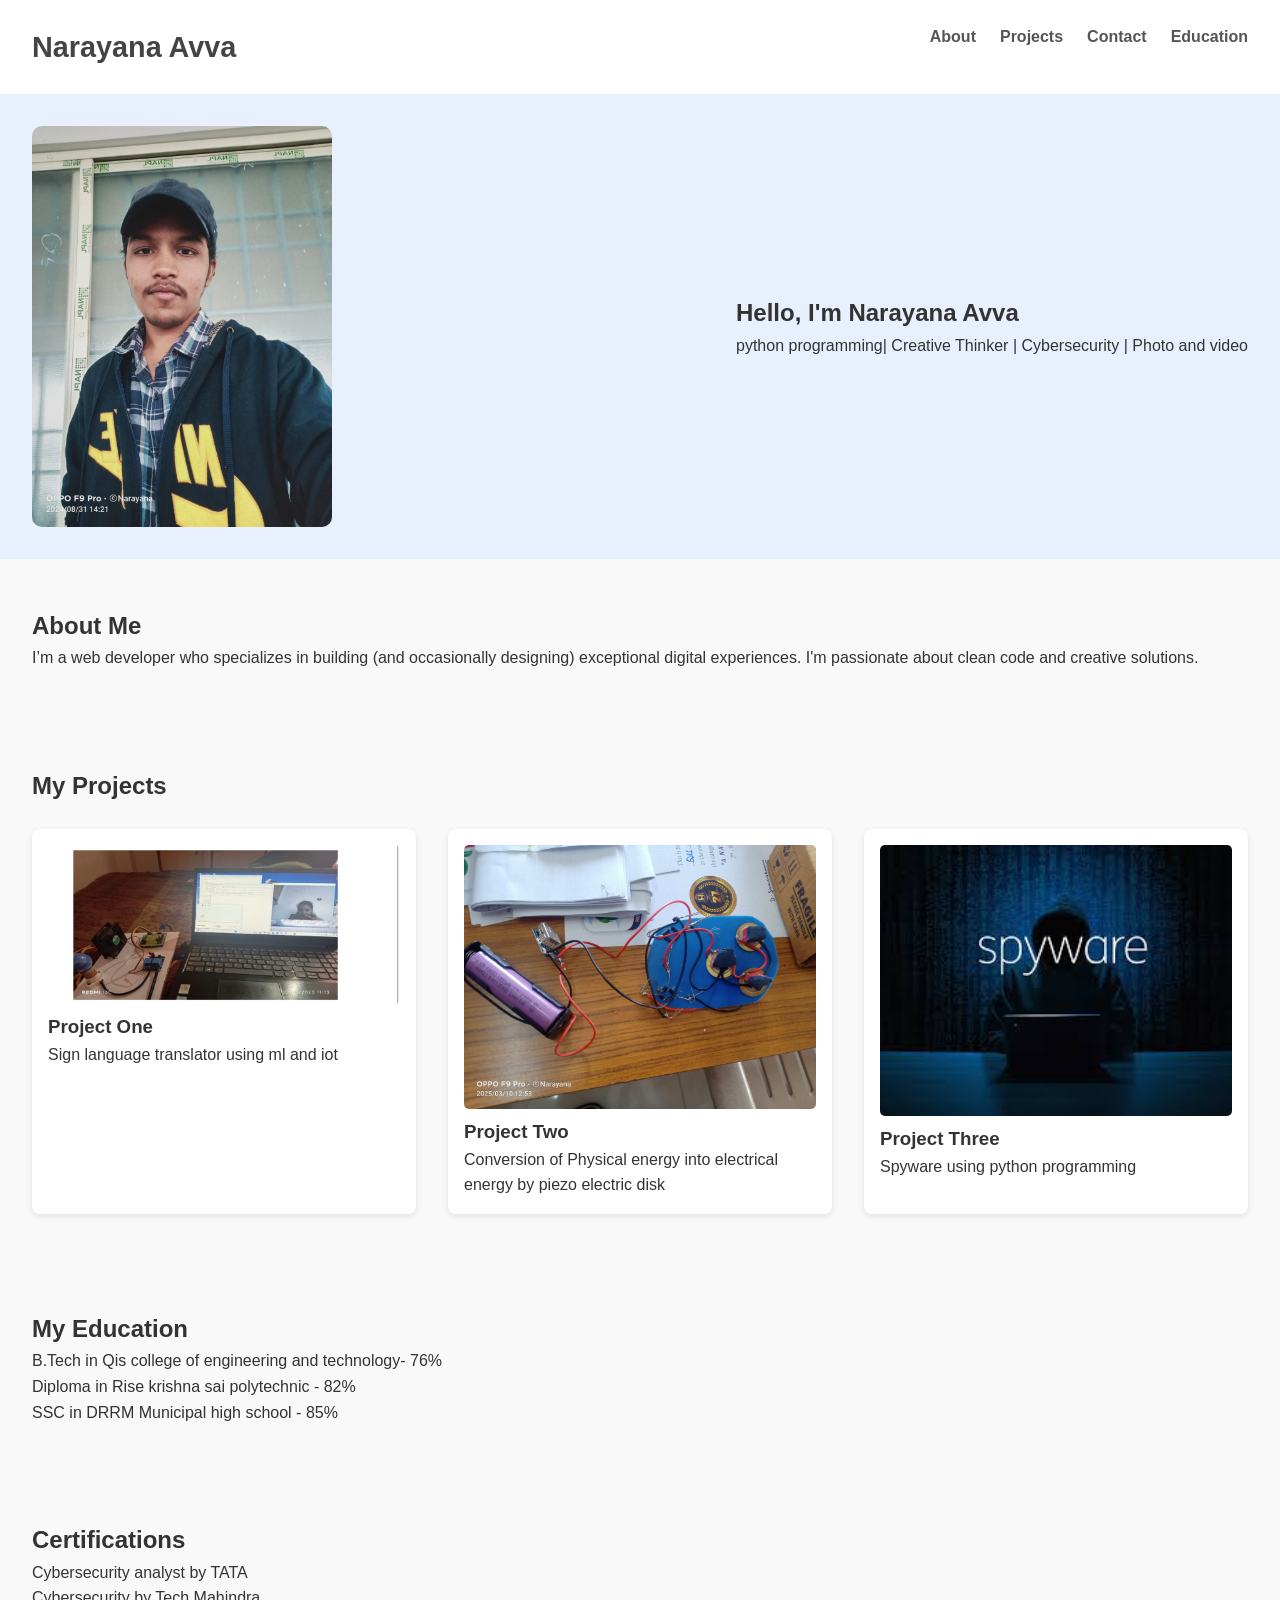
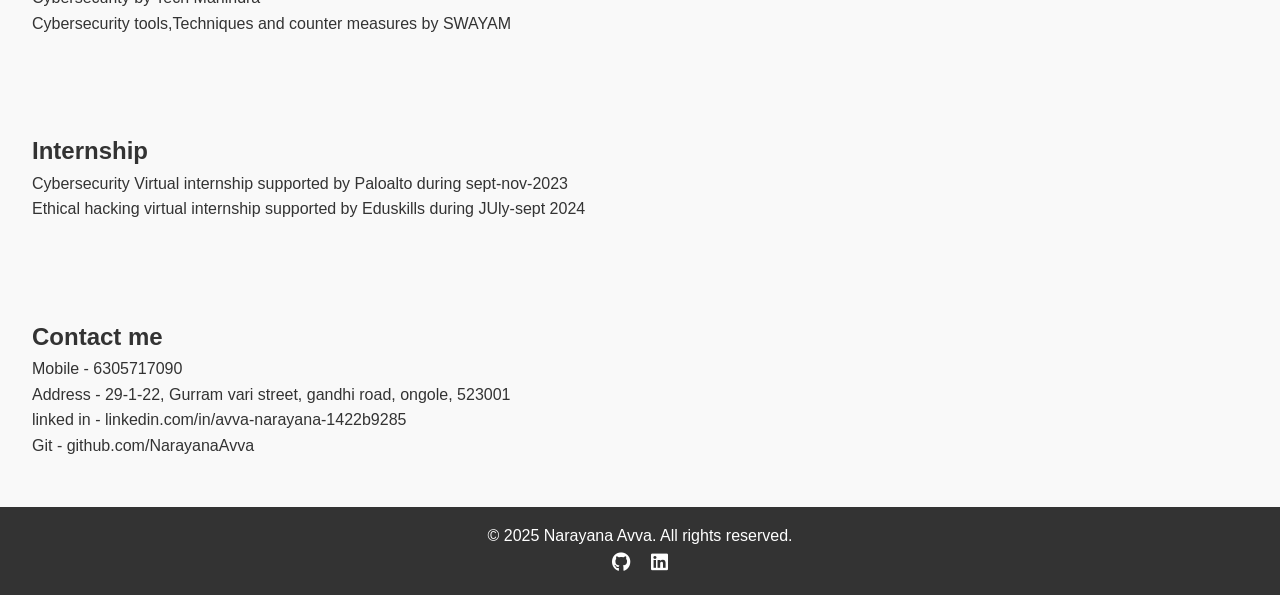
==== index.html @ 393b3d57 "Update index.html" ====
<!DOCTYPE html>
<html lang="en">
<head>
    
    <script src="script.js" defer></script>
  <meta charset="UTF-8" />
  <meta name="viewport" content="width=device-width, initial-scale=1.0"/>
  <title>Narayana Avva | Portfolio</title>
  <link rel="stylesheet" href="styles.css" />
  <link rel="stylesheet" href="https://cdnjs.cloudflare.com/ajax/libs/font-awesome/6.5.0/css/all.min.css"/>
</head>
<body>

  <header>
    <nav>
      <h1>Narayana Avva</h1>
      <ul>
        <li><a href="#about">About</a></li>
        <li><a href="#projects">Projects</a></li>
        <li><a href="#contact">Contact</a></li>
        <li><a href="#Education">Education</a></li>
      </ul>
    </nav>
    <div class="hero">
      <img src="hero.jpg" alt="Professional portrait">
      <div class="hero-text">
        <h2>Hello, I'm Narayana Avva</h2>
        <p>python programming| Creative Thinker | Cybersecurity | Photo and video </p>
      </div>
    </div>
  </header>

  <section id="about">
    <h2>About Me</h2>
    <p>I’m a web developer who specializes in building (and occasionally designing) exceptional digital experiences. I'm passionate about clean code and creative solutions.</p>
  </section>

  <section id="projects">
    <h2>My Projects</h2>
    <div class="projects-container">
      <div class="project-card">
        <img src="project1.jpg" alt="Project 1" />
        <h3>Project One</h3>
        <p>Sign language translator using ml and iot </p>
      </div>
      <div class="project-card">
        <img src="project2.jpg" alt="Project 2" />
        <h3>Project Two</h3>
        <p>Conversion of Physical energy into electrical energy by piezo electric disk</p>
      </div>
      <div class="project-card">
        <img src="project 3.jpeg" alt="Project 3" />
        <h3>Project Three</h3>
        <p>Spyware using python programming</p>
      </div>
      <!-- Add more project cards as needed -->
    </div>
  </section>
  <section id="Education">
    <h2>My Education</h2>
    <p>B.Tech in Qis college of engineering and technology- 76%</p>
       Diploma in Rise krishna sai polytechnic - 82%<p></p>
       SSC in DRRM Municipal high school - 85%
    </p>
    </section>
<section id="Certifications">
<h2>Certifications</h2>
<p>Cybersecurity analyst by TATA</p>
   Cybersecurity by Tech Mahindra<p></p>
   Cybersecurity tools,Techniques and counter measures by SWAYAM
      </p>
      </section>
      <section id="Internships">
        <h2>Internship</h2>
        <p>Cybersecurity Virtual internship supported by Paloalto during sept-nov-2023</p>
           Ethical hacking virtual internship supported by Eduskills during JUly-sept 2024<p></p>
        </p>
  </section>
  <section id="Contact">
    <h2>Contact me</h2>
    <p>Mobile - 6305717090</p>
       Address - 29-1-22, Gurram vari street, gandhi road, ongole, 523001</p>
       linked in - linkedin.com/in/avva-narayana-1422b9285</p>
       Git - github.com/NarayanaAvva
    </p>
    </section>
  
  <footer>
    <p>© 2025 Narayana Avva. All rights reserved.</p>
    <div class="socials">
      <a href="#"><i class="fab fa-github"></i></a>
      <a href="#"><i class="fab fa-linkedin"></i></a>
    </div>
  </footer>

</body>
</html>
---- styles.css ----
* {
    margin: 0;
    padding: 0;
    box-sizing: border-box;
  }
  
  body {
    font-family: 'Segoe UI', sans-serif;
    line-height: 1.6;
    color: #333;
    background: #f9f9f9;
  }
  
  header nav {
    display: flex;
    justify-content: space-between;
    padding: 1.5rem 2rem;
    background: #fff;
    box-shadow: 0 2px 5px rgba(0,0,0,0.1);
  }
  
  nav h1 {
    font-size: 1.8rem;
    color: #444;
  }
  
  nav ul {
    display: flex;
    gap: 1.5rem;
    list-style: none;
  }
  
  nav a {
    text-decoration: none;
    color: #555;
    font-weight: bold;
  }
  
  .hero {
    display: flex;
    align-items: center;
    justify-content: space-between;
    padding: 2rem;
    background: #e8f0fe;
  }
  
  .hero img {
    width: 300px;
    border-radius: 10px;
  }
  
  .hero-text {
    max-width: 600px;
  }
  
  section {
    padding: 3rem 2rem;
  }
  
  .projects-container {
    display: grid;
    grid-template-columns: repeat(auto-fit, minmax(280px, 1fr));
    gap: 2rem;
    margin-top: 1.5rem;
  }
  
  .project-card {
    background: #fff;
    padding: 1rem;
    border-radius: 8px;
    box-shadow: 0 2px 6px rgba(0,0,0,0.1);
  }
  
  .project-card img {
    width: 100%;
    border-radius: 5px;
  }
  
  form {
    display: flex;
    flex-direction: column;
    gap: 1rem;
    max-width: 500px;
  }
  
  form input, form textarea {
    padding: 0.8rem;
    border: 1px solid #ccc;
    border-radius: 5px;
  }
  
  form button {
    padding: 0.8rem;
    border: none;
    background: #0073e6;
    color: #fff;
    border-radius: 5px;
    cursor: pointer;
  }
  
  footer {
    background: #333;
    color: #fff;
    padding: 1rem 2rem;
    text-align: center;
  }
  
  .socials a {
    margin: 0 0.5rem;
    color: #fff;
    font-size: 1.2rem;
  }
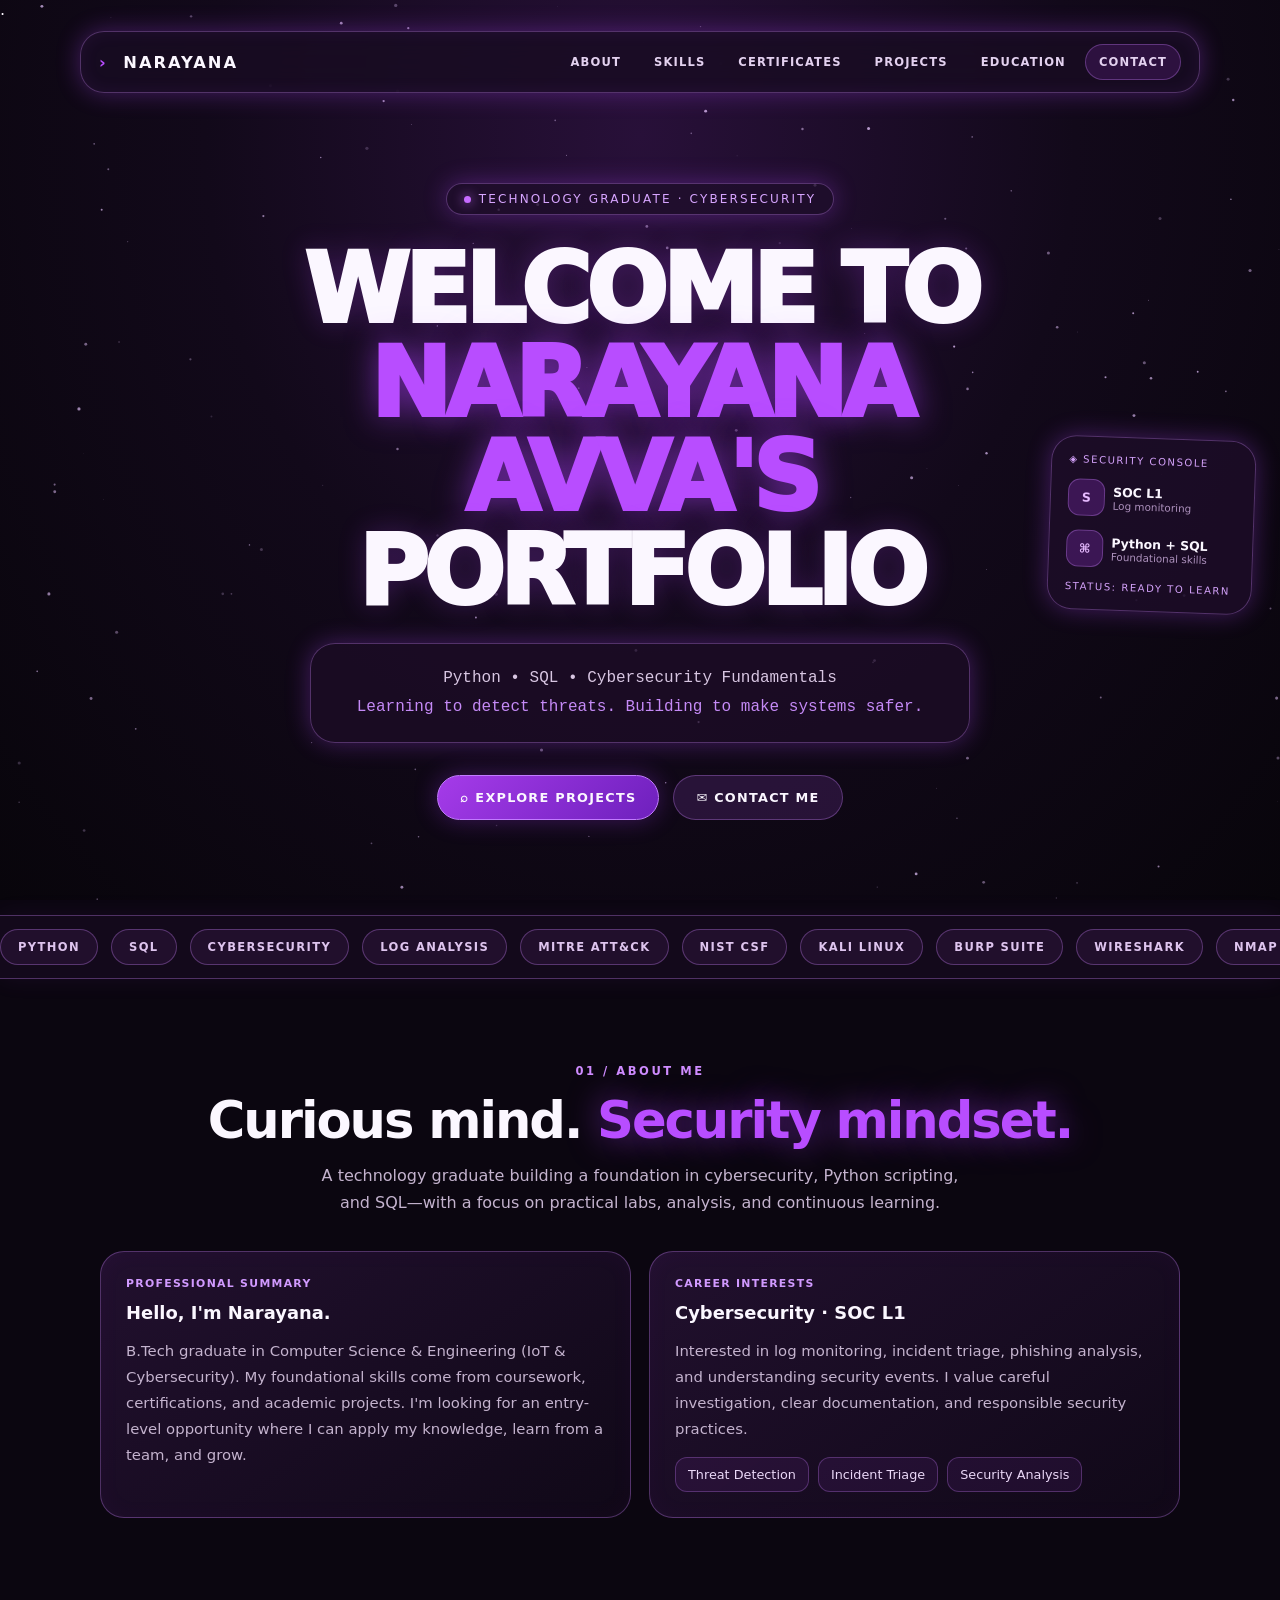
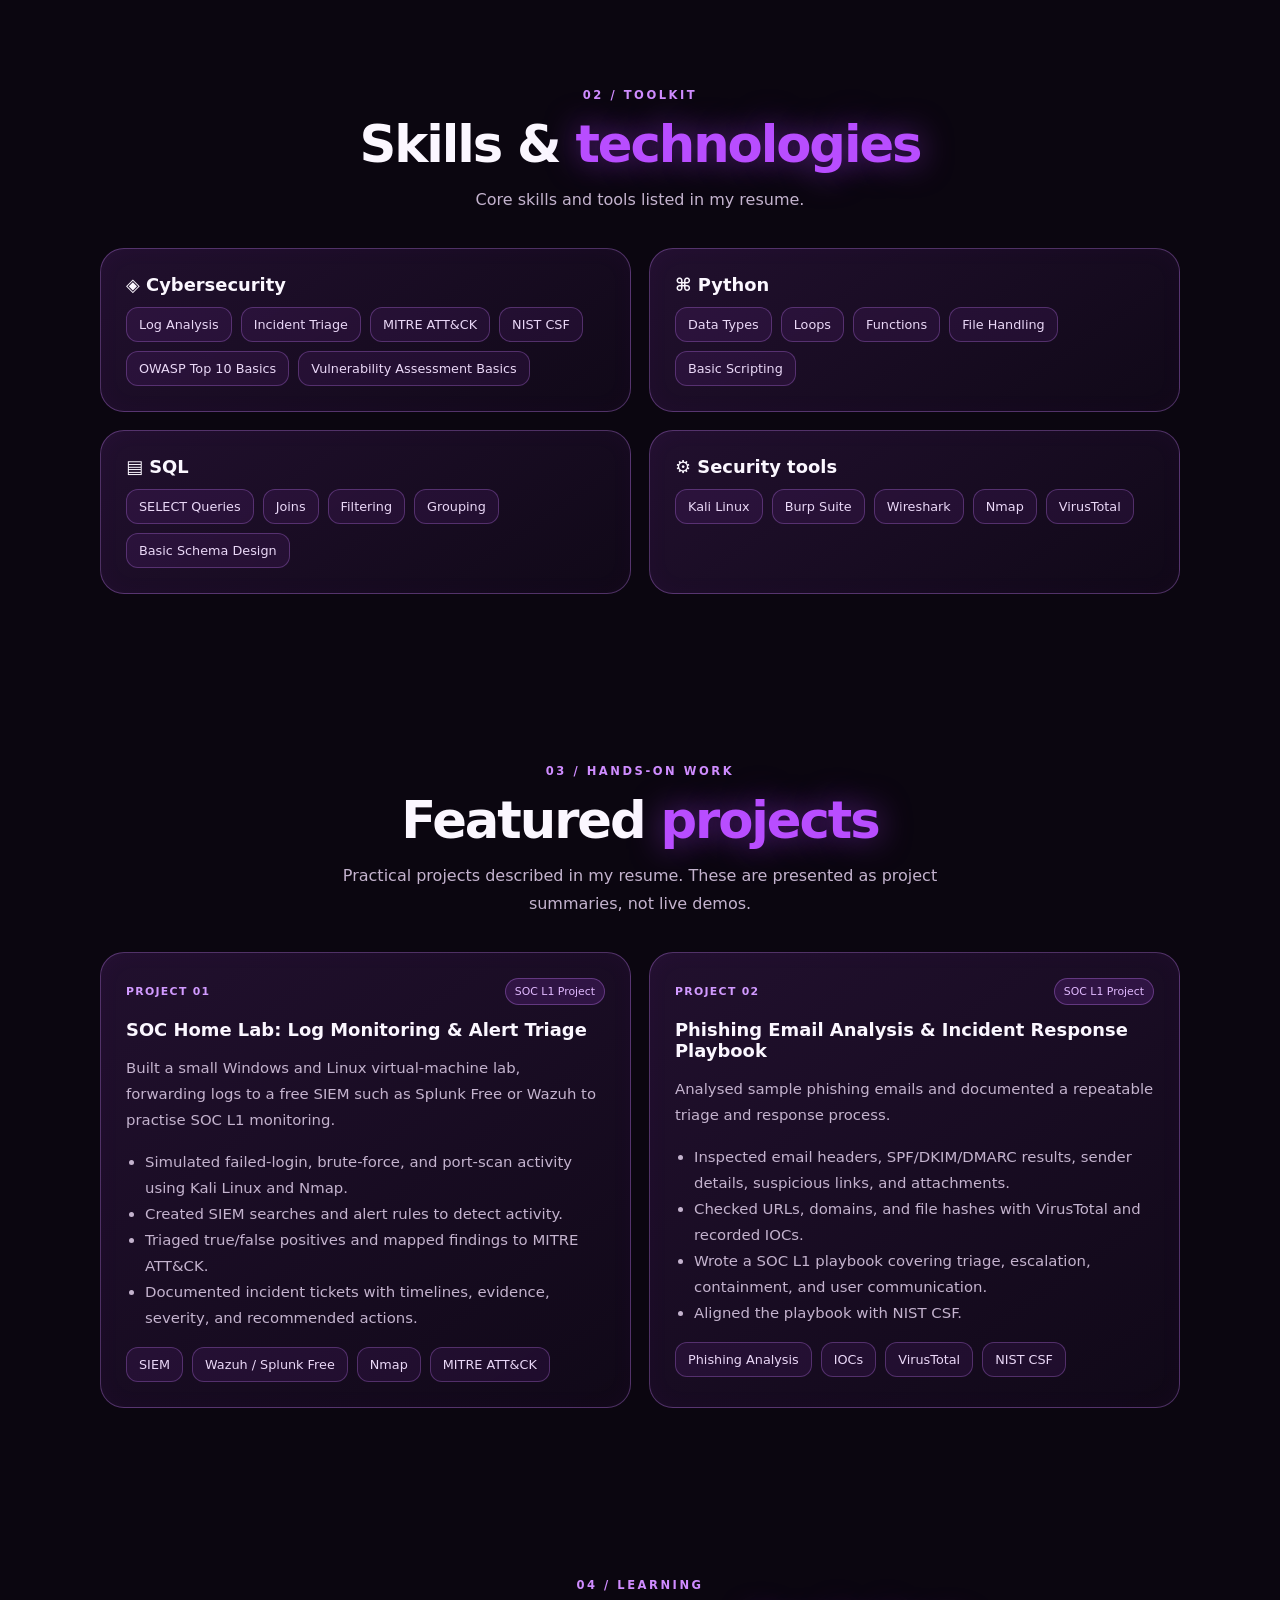
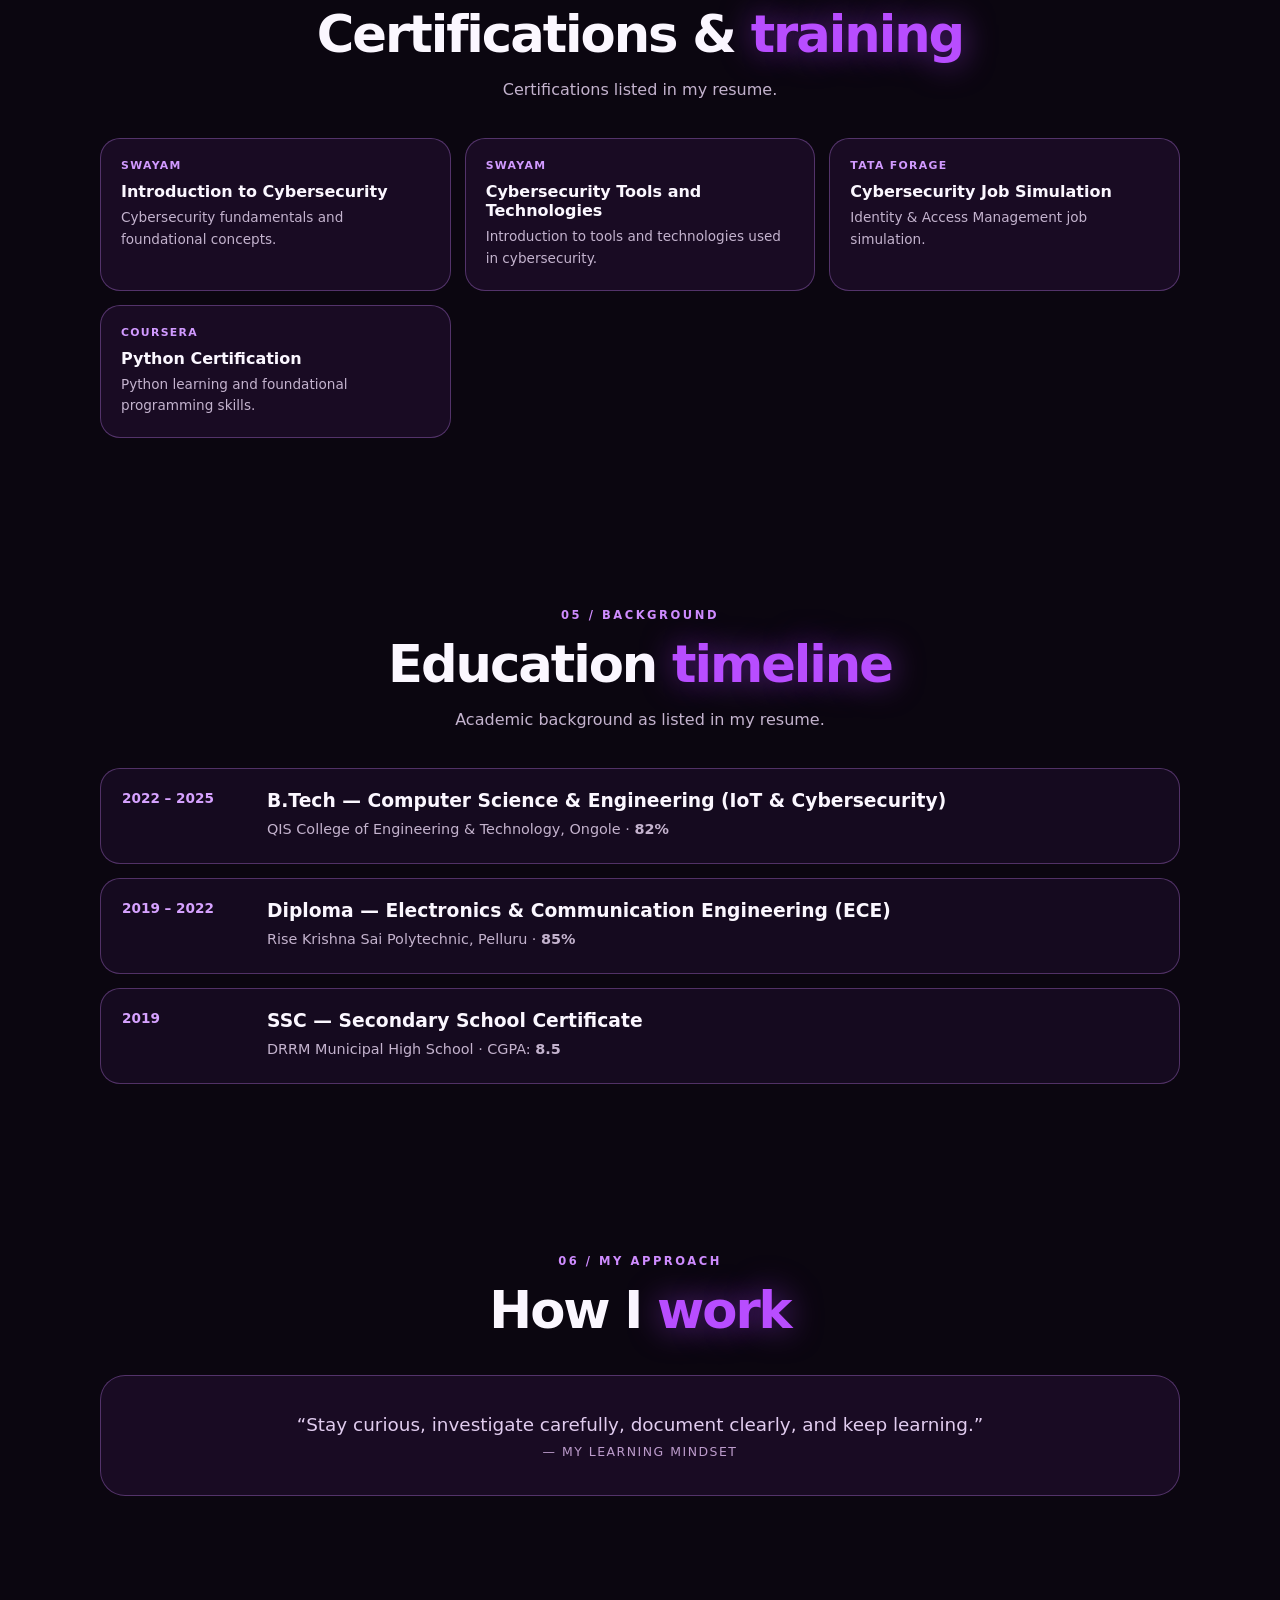
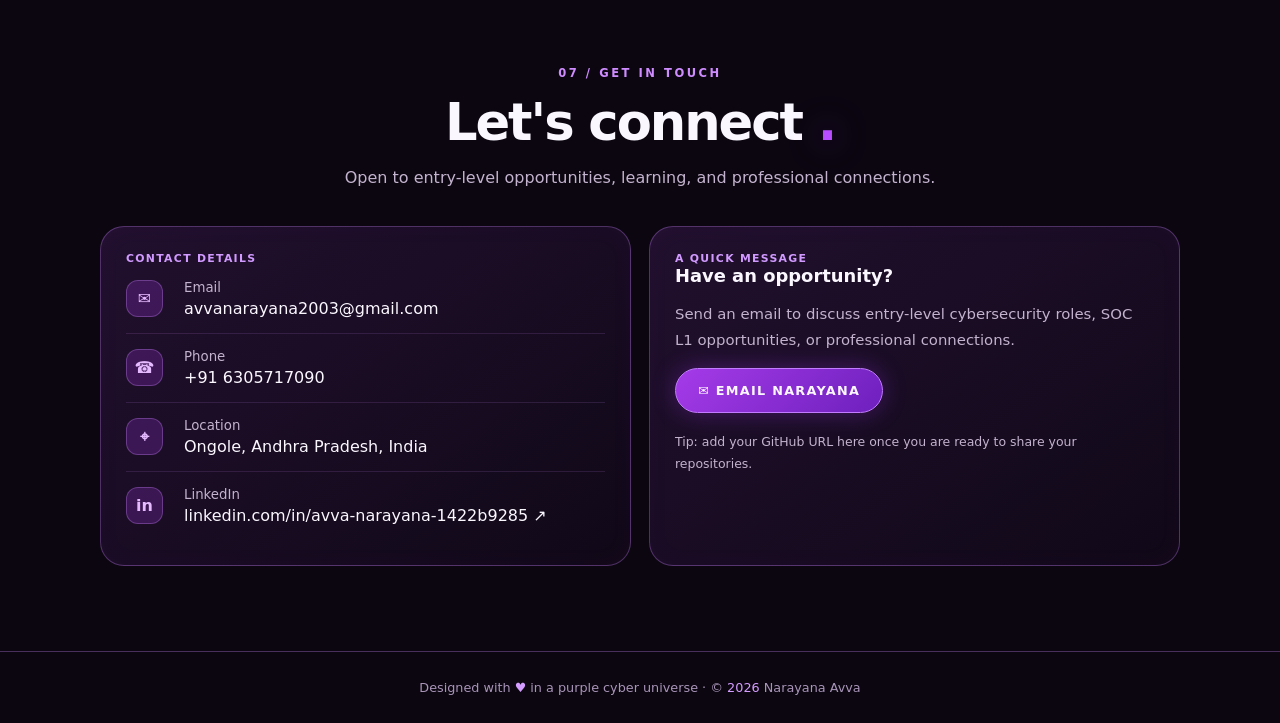
==== commit c9232607: "Update and rename narayana_purple_portfolio.html to index.html" ====
--- a/index.html
+++ b/index.html
@@ -1,97 +1,181 @@
-<!DOCTYPE html>
+.<!DOCTYPE html>
 <html lang="en">
 <head>
-    
-    <script src="script.js" defer></script>
-  <meta charset="UTF-8" />
-  <meta name="viewport" content="width=device-width, initial-scale=1.0"/>
-  <title>Narayana Avva | Portfolio</title>
-  <link rel="stylesheet" href="styles.css" />
-  <link rel="stylesheet" href="https://cdnjs.cloudflare.com/ajax/libs/font-awesome/6.5.0/css/all.min.css"/>
+<meta charset="UTF-8">
+<meta name="viewport" content="width=device-width, initial-scale=1.0">
+<meta name="theme-color" content="#100817">
+<meta name="description" content="Narayana Avva — Technology Graduate | Python, SQL and Cybersecurity Fundamentals.">
+<title>Narayana Avva | Cybersecurity Portfolio</title>
+<style>
+:root{
+  --bg:#0b0610;--panel:rgba(31,15,43,.72);--panel2:rgba(49,23,67,.62);
+  --purple:#b84dff;--purple2:#8b35e8;--lav:#e9c7ff;--white:#fbf7ff;
+  --muted:#c4b3ce;--line:rgba(204,133,255,.32);--glow:0 0 24px rgba(177,70,255,.32);
+}
+*{box-sizing:border-box;scroll-behavior:smooth}
+body{margin:0;background:var(--bg);color:var(--white);font-family:Inter,ui-sans-serif,system-ui,-apple-system,"Segoe UI",sans-serif;overflow-x:hidden}
+body:before{content:"";position:fixed;inset:0;z-index:-2;background:radial-gradient(ellipse at 50% 15%,#281039 0%,#12091a 48%,#08050b 100%)}
+#stars{position:fixed;inset:0;width:100%;height:100%;z-index:-1;pointer-events:none}
+a{color:inherit;text-decoration:none}
+.nav-wrap{position:sticky;top:12px;z-index:20;width:min(1120px,calc(100% - 32px));margin:12px auto 0}
+nav{min-height:62px;border:1px solid var(--line);border-radius:24px;background:rgba(25,13,35,.82);backdrop-filter:blur(18px);box-shadow:var(--glow),inset 0 0 18px rgba(166,76,255,.08);display:flex;align-items:center;justify-content:space-between;padding:10px 18px;gap:16px}
+.brand{font-weight:900;letter-spacing:.12em;font-size:1.02rem;white-space:nowrap}.brand span{color:var(--purple);margin-right:8px}
+.nav-links{display:flex;align-items:center;gap:5px;flex-wrap:wrap;justify-content:flex-end}
+.nav-links a,.pill{font-size:.72rem;letter-spacing:.1em;text-transform:uppercase;font-weight:800;color:#e3d1ef;padding:10px 13px;border:1px solid transparent;border-radius:100px;transition:.25s}
+.nav-links a:hover,.pill:hover{border-color:var(--line);background:rgba(165,67,235,.16);box-shadow:var(--glow);color:#fff}
+.nav-links .contact-link{border-color:var(--line);background:rgba(148,48,212,.18)}
+.hero{min-height:690px;display:grid;place-items:center;text-align:center;padding:90px 20px 95px;position:relative}
+.hero-content{max-width:850px;position:relative}
+.eyebrow{display:inline-flex;gap:8px;align-items:center;padding:8px 17px;border:1px solid var(--line);border-radius:100px;background:var(--panel);font-size:.75rem;letter-spacing:.18em;color:#d7a5ff;text-transform:uppercase;box-shadow:var(--glow)}
+.pulse{width:7px;height:7px;border-radius:50%;background:#c66bff;box-shadow:0 0 12px #c66bff;animation:pulse 1.8s infinite}
+@keyframes pulse{50%{opacity:.35;transform:scale(.7)}}
+h1{font-size:clamp(2.7rem,7.5vw,6.3rem);line-height:.98;letter-spacing:-.055em;margin:28px 0 24px;font-weight:950;text-transform:uppercase;text-shadow:0 0 28px rgba(181,73,255,.24)}
+.gradient{color:var(--purple);text-shadow:0 0 32px rgba(174,65,255,.55)}
+.hero-sub{max-width:660px;margin:0 auto;border:1px solid var(--line);border-radius:25px;padding:20px 25px;background:rgba(30,14,41,.7);color:#d8c6e2;line-height:1.8;font-family:ui-monospace,SFMono-Regular,Menlo,monospace;box-shadow:var(--glow)}
+.hero-actions{display:flex;justify-content:center;gap:14px;flex-wrap:wrap;margin-top:32px}
+.btn{display:inline-flex;align-items:center;justify-content:center;gap:9px;border:1px solid var(--line);border-radius:100px;padding:14px 22px;background:rgba(60,28,81,.58);font-size:.8rem;font-weight:900;letter-spacing:.1em;text-transform:uppercase;transition:transform .25s,box-shadow .25s}
+.btn.primary{background:linear-gradient(135deg,#a53be9,#6e20bd);box-shadow:0 0 24px rgba(160,52,238,.32);border-color:#c27bff}
+.btn:hover{transform:translateY(-3px);box-shadow:0 0 28px rgba(177,70,255,.4)}
+.floating-card{position:absolute;right:max(2vw,20px);top:42%;width:205px;padding:17px;border:1px solid var(--line);border-radius:25px;background:rgba(31,14,43,.75);box-shadow:var(--glow);text-align:left;transform:rotate(2deg)}
+.card-label{font-size:.63rem;color:#d4a2fa;letter-spacing:.15em;text-transform:uppercase}
+.mini-icon{display:inline-grid;place-items:center;width:37px;height:37px;border-radius:12px;background:rgba(159,57,222,.25);border:1px solid var(--line);color:#e6baff;font-weight:900;margin-right:8px}
+.mini-row{display:flex;align-items:center;margin:14px 0;font-size:.78rem;font-weight:800}
+.ticker{border-block:1px solid var(--line);background:rgba(25,12,35,.65);overflow:hidden;padding:13px 0;box-shadow:0 0 24px rgba(168,71,235,.08)}
+.ticker-track{display:flex;gap:13px;width:max-content;animation:marquee 35s linear infinite}
+.ticker span{white-space:nowrap;border:1px solid var(--line);border-radius:100px;padding:10px 17px;color:#dec4ee;background:rgba(65,32,84,.32);font-size:.72rem;font-weight:800;letter-spacing:.12em;text-transform:uppercase}
+@keyframes marquee{to{transform:translateX(-50%)}}
+section{width:min(1080px,calc(100% - 36px));margin:0 auto;padding:85px 0;scroll-margin-top:90px}
+.section-head{text-align:center;margin-bottom:35px}
+.kicker{font-size:.72rem;color:#cf8cff;letter-spacing:.22em;text-transform:uppercase;font-weight:900}
+h2{font-size:clamp(2rem,4vw,3.2rem);letter-spacing:-.04em;margin:12px 0}
+.section-head p{color:var(--muted);line-height:1.7;max-width:650px;margin:0 auto}
+.grid{display:grid;grid-template-columns:repeat(2,minmax(0,1fr));gap:18px}
+.panel{border:1px solid var(--line);border-radius:24px;padding:25px;background:linear-gradient(145deg,rgba(40,19,55,.78),rgba(17,9,25,.82));box-shadow:inset 0 0 25px rgba(168,68,235,.035);transition:.25s}
+.panel:hover{transform:translateY(-4px);box-shadow:var(--glow);border-color:rgba(212,156,255,.65)}
+.panel h3{margin:0 0 12px;font-size:1.12rem}
+.panel p,.panel li{color:var(--muted);line-height:1.75;font-size:.93rem}
+.panel ul{padding-left:19px;margin-bottom:0}
+.skill-list{display:flex;flex-wrap:wrap;gap:9px}
+.skill{font-size:.8rem;color:#ead8f7;border:1px solid rgba(195,126,244,.3);background:rgba(132,50,178,.13);padding:9px 12px;border-radius:12px}
+.label{font-size:.68rem;letter-spacing:.12em;color:#d19aff;text-transform:uppercase;font-weight:900}
+.project-top{display:flex;align-items:center;justify-content:space-between;gap:10px;margin-bottom:14px}
+.project-top .tag{font-size:.68rem;padding:6px 9px;border-radius:100px;background:rgba(154,59,213,.18);border:1px solid var(--line);color:#e1baff;white-space:nowrap}
+.timeline{display:grid;gap:14px}
+.timeline-item{display:grid;grid-template-columns:125px 1fr;gap:20px;padding:21px;border:1px solid var(--line);border-radius:20px;background:rgba(31,15,43,.56)}
+.year{color:#d6a2ff;font-weight:900;font-size:.85rem}
+.timeline-item h3{margin:0 0 7px}.timeline-item p{margin:0;color:var(--muted);line-height:1.65;font-size:.9rem}
+.cert-grid{display:grid;grid-template-columns:repeat(3,minmax(0,1fr));gap:14px}
+.cert{border:1px solid var(--line);border-radius:20px;padding:20px;background:var(--panel)}
+.cert strong{display:block;margin:10px 0 6px}.cert p{font-size:.85rem;line-height:1.6;color:var(--muted);margin:0}
+.quote{font-size:1.15rem;line-height:1.8;color:#e1cceF;text-align:center;padding:32px;border:1px solid var(--line);border-radius:25px;background:var(--panel)}
+.contact-grid{display:grid;grid-template-columns:1fr 1fr;gap:18px}
+.contact-item{display:flex;gap:13px;align-items:flex-start;padding:15px 0;border-bottom:1px solid rgba(200,130,240,.15)}
+.contact-item:last-child{border-bottom:0}
+.contact-item small{display:block;color:var(--muted);margin-bottom:4px}
+.contact-item a{overflow-wrap:anywhere}
+footer{text-align:center;border-top:1px solid var(--line);padding:28px 18px;color:#a994b8;font-size:.8rem}
+footer span{color:#d49cff}
+.reveal{opacity:0;transform:translateY(18px);transition:opacity .65s ease,transform .65s ease}
+.reveal.visible{opacity:1;transform:translateY(0)}
+@media(max-width:900px){.floating-card{display:none}.hero{min-height:620px}.nav-links a{padding:9px 8px;font-size:.65rem}}
+@media(max-width:620px){.nav-wrap{width:calc(100% - 18px);top:7px;margin-top:7px}nav{padding:12px;align-items:flex-start;flex-direction:column;border-radius:18px;gap:8px}.nav-links{justify-content:flex-start;width:100%;gap:2px}.nav-links a{font-size:.58rem;padding:8px 9px}.hero{padding-top:85px;min-height:600px}h1{font-size:clamp(2.45rem,13vw,4.3rem)}.hero-sub{font-size:.85rem;padding:17px}.grid,.contact-grid,.cert-grid{grid-template-columns:1fr}section{padding:65px 0}.timeline-item{grid-template-columns:1fr;gap:7px}.panel{padding:21px}}
+@media(prefers-reduced-motion:reduce){*,*:before,*:after{scroll-behavior:auto!important;animation:none!important;transition:none!important}.reveal{opacity:1;transform:none}}
+</style>
 </head>
 <body>
-
-  <header>
-    <nav>
-      <h1>Narayana Avva</h1>
-      <ul>
-        <li><a href="#about">About</a></li>
-        <li><a href="#projects">Projects</a></li>
-        <li><a href="#contact">Contact</a></li>
-        <li><a href="#Education">Education</a></li>
-      </ul>
-    </nav>
-    <div class="hero">
-      <img src="hero.jpg" alt="Professional portrait">
-      <div class="hero-text">
-        <h2>Hello, I'm Narayana Avva</h2>
-        <p>python programming| Creative Thinker | Cybersecurity | Photo and video </p>
-      </div>
-    </div>
-  </header>
-
-  <section id="about">
-    <h2>About Me</h2>
-    <p>I’m a web developer who specializes in building (and occasionally designing) exceptional digital experiences. I'm passionate about clean code and creative solutions.</p>
-  </section>
-
-  <section id="projects">
-    <h2>My Projects</h2>
-    <div class="projects-container">
-      <div class="project-card">
-        <img src="project1.jpg" alt="Project 1" />
-        <h3>Project One</h3>
-        <p>Sign language translator using ml and iot </p>
-      </div>
-      <div class="project-card">
-        <img src="project2.jpg" alt="Project 2" />
-        <h3>Project Two</h3>
-        <p>Conversion of Physical energy into electrical energy by piezo electric disk</p>
-      </div>
-      <div class="project-card">
-        <img src="project 3.jpeg" alt="Project 3" />
-        <h3>Project Three</h3>
-        <p>Spyware using python programming</p>
-      </div>
-      <!-- Add more project cards as needed -->
-    </div>
-  </section>
-  <section id="Education">
-    <h2>My Education</h2>
-    <p>B.Tech in Qis college of engineering and technology- 76%</p>
-       Diploma in Rise krishna sai polytechnic - 82%<p></p>
-       SSC in DRRM Municipal high school - 85%
-    </p>
-    </section>
-<section id="Certifications">
-<h2>Certifications</h2>
-<p>Cybersecurity analyst by TATA</p>
-   Cybersecurity by Tech Mahindra<p></p>
-   Cybersecurity tools,Techniques and counter measures by SWAYAM
-      </p>
-      </section>
-      <section id="Internships">
-        <h2>Internship</h2>
-        <p>Cybersecurity Virtual internship supported by Paloalto during sept-nov-2023</p>
-           Ethical hacking virtual internship supported by Eduskills during JUly-sept 2024<p></p>
-        </p>
-  </section>
-  <section id="Contact">
-    <h2>Contact me</h2>
-    <p>Mobile - 6305717090</p>
-       Address - 29-1-22, Gurram vari street, gandhi road, ongole, 523001</p>
-       linked in - linkedin.com/in/avva-narayana-1422b9285</p>
-       Git - github.com/NarayanaAvva
-    </p>
-    </section>
-  
-  <footer>
-    <p>© 2025 Narayana Avva. All rights reserved.</p>
-    <div class="socials">
-      <a href="#"><i class="fab fa-github"></i></a>
-      <a href="#"><i class="fab fa-linkedin"></i></a>
-    </div>
-  </footer>
-
+<canvas id="stars" aria-hidden="true"></canvas>
+<div class="nav-wrap"><nav aria-label="Main navigation">
+  <a class="brand" href="#home"><span>›</span> NARAYANA</a>
+  <div class="nav-links">
+    <a href="#about">About</a><a href="#skills">Skills</a><a href="#certificates">Certificates</a>
+    <a href="#projects">Projects</a><a href="#education">Education</a><a class="contact-link" href="#contact">Contact</a>
+  </div>
+</nav></div>
+<main>
+<header class="hero" id="home">
+  <div class="hero-content">
+    <div class="eyebrow"><i class="pulse"></i> Technology Graduate · Cybersecurity</div>
+    <h1>Welcome to<br><span class="gradient">Narayana Avva's</span><br>Portfolio</h1>
+    <div class="hero-sub">Python • SQL • Cybersecurity Fundamentals<br><span style="color:#c58af7">Learning to detect threats. Building to make systems safer.</span></div>
+    <div class="hero-actions"><a class="btn primary" href="#projects">⌕ Explore Projects</a><a class="btn" href="#contact">✉ Contact Me</a></div>
+  </div>
+  <aside class="floating-card" aria-label="Portfolio focus card">
+    <div class="card-label">◈ Security console</div>
+    <div class="mini-row"><span class="mini-icon">S</span><span>SOC L1<br><small style="color:#ad91bd;font-weight:500">Log monitoring</small></span></div>
+    <div class="mini-row"><span class="mini-icon">⌘</span><span>Python + SQL<br><small style="color:#ad91bd;font-weight:500">Foundational skills</small></span></div>
+    <div class="card-label">STATUS: READY TO LEARN</div>
+  </aside>
+</header>
+<div class="ticker" aria-label="Technical skills"><div class="ticker-track" id="tickerTrack">
+  <span>Python</span><span>SQL</span><span>Cybersecurity</span><span>Log Analysis</span><span>MITRE ATT&amp;CK</span><span>NIST CSF</span><span>Kali Linux</span><span>Burp Suite</span><span>Wireshark</span><span>Nmap</span><span>Incident Triage</span><span>Python</span><span>SQL</span><span>Cybersecurity</span><span>Log Analysis</span><span>MITRE ATT&amp;CK</span><span>NIST CSF</span><span>Kali Linux</span><span>Burp Suite</span><span>Wireshark</span><span>Nmap</span><span>Incident Triage</span>
+</div></div>
+<section id="about">
+  <div class="section-head reveal"><div class="kicker">01 / About me</div><h2>Curious mind. <span class="gradient">Security mindset.</span></h2><p>A technology graduate building a foundation in cybersecurity, Python scripting, and SQL—with a focus on practical labs, analysis, and continuous learning.</p></div>
+  <div class="grid">
+    <article class="panel reveal"><div class="label">Professional summary</div><h3 style="margin-top:12px">Hello, I'm Narayana.</h3><p>B.Tech graduate in Computer Science &amp; Engineering (IoT &amp; Cybersecurity). My foundational skills come from coursework, certifications, and academic projects. I'm looking for an entry-level opportunity where I can apply my knowledge, learn from a team, and grow.</p></article>
+    <article class="panel reveal"><div class="label">Career interests</div><h3 style="margin-top:12px">Cybersecurity · SOC L1</h3><p>Interested in log monitoring, incident triage, phishing analysis, and understanding security events. I value careful investigation, clear documentation, and responsible security practices.</p><div class="skill-list"><span class="skill">Threat Detection</span><span class="skill">Incident Triage</span><span class="skill">Security Analysis</span></div></article>
+  </div>
+</section>
+<section id="skills">
+  <div class="section-head reveal"><div class="kicker">02 / Toolkit</div><h2>Skills &amp; <span class="gradient">technologies</span></h2><p>Core skills and tools listed in my resume.</p></div>
+  <div class="grid">
+    <article class="panel reveal"><h3>◈ Cybersecurity</h3><div class="skill-list"><span class="skill">Log Analysis</span><span class="skill">Incident Triage</span><span class="skill">MITRE ATT&amp;CK</span><span class="skill">NIST CSF</span><span class="skill">OWASP Top 10 Basics</span><span class="skill">Vulnerability Assessment Basics</span></div></article>
+    <article class="panel reveal"><h3>⌘ Python</h3><div class="skill-list"><span class="skill">Data Types</span><span class="skill">Loops</span><span class="skill">Functions</span><span class="skill">File Handling</span><span class="skill">Basic Scripting</span></div></article>
+    <article class="panel reveal"><h3>▤ SQL</h3><div class="skill-list"><span class="skill">SELECT Queries</span><span class="skill">Joins</span><span class="skill">Filtering</span><span class="skill">Grouping</span><span class="skill">Basic Schema Design</span></div></article>
+    <article class="panel reveal"><h3>⚙ Security tools</h3><div class="skill-list"><span class="skill">Kali Linux</span><span class="skill">Burp Suite</span><span class="skill">Wireshark</span><span class="skill">Nmap</span><span class="skill">VirusTotal</span></div></article>
+  </div>
+</section>
+<section id="projects">
+  <div class="section-head reveal"><div class="kicker">03 / Hands-on work</div><h2>Featured <span class="gradient">projects</span></h2><p>Practical projects described in my resume. These are presented as project summaries, not live demos.</p></div>
+  <div class="grid">
+    <article class="panel reveal"><div class="project-top"><span class="label">Project 01</span><span class="tag">SOC L1 Project</span></div><h3>SOC Home Lab: Log Monitoring &amp; Alert Triage</h3><p>Built a small Windows and Linux virtual-machine lab, forwarding logs to a free SIEM such as Splunk Free or Wazuh to practise SOC L1 monitoring.</p><ul><li>Simulated failed-login, brute-force, and port-scan activity using Kali Linux and Nmap.</li><li>Created SIEM searches and alert rules to detect activity.</li><li>Triaged true/false positives and mapped findings to MITRE ATT&amp;CK.</li><li>Documented incident tickets with timelines, evidence, severity, and recommended actions.</li></ul><div class="skill-list" style="margin-top:16px"><span class="skill">SIEM</span><span class="skill">Wazuh / Splunk Free</span><span class="skill">Nmap</span><span class="skill">MITRE ATT&amp;CK</span></div></article>
+    <article class="panel reveal"><div class="project-top"><span class="label">Project 02</span><span class="tag">SOC L1 Project</span></div><h3>Phishing Email Analysis &amp; Incident Response Playbook</h3><p>Analysed sample phishing emails and documented a repeatable triage and response process.</p><ul><li>Inspected email headers, SPF/DKIM/DMARC results, sender details, suspicious links, and attachments.</li><li>Checked URLs, domains, and file hashes with VirusTotal and recorded IOCs.</li><li>Wrote a SOC L1 playbook covering triage, escalation, containment, and user communication.</li><li>Aligned the playbook with NIST CSF.</li></ul><div class="skill-list" style="margin-top:16px"><span class="skill">Phishing Analysis</span><span class="skill">IOCs</span><span class="skill">VirusTotal</span><span class="skill">NIST CSF</span></div></article>
+  </div>
+</section>
+<section id="certificates">
+  <div class="section-head reveal"><div class="kicker">04 / Learning</div><h2>Certifications &amp; <span class="gradient">training</span></h2><p>Certifications listed in my resume.</p></div>
+  <div class="cert-grid">
+    <article class="cert reveal"><div class="label">SWAYAM</div><strong>Introduction to Cybersecurity</strong><p>Cybersecurity fundamentals and foundational concepts.</p></article>
+    <article class="cert reveal"><div class="label">SWAYAM</div><strong>Cybersecurity Tools and Technologies</strong><p>Introduction to tools and technologies used in cybersecurity.</p></article>
+    <article class="cert reveal"><div class="label">TATA Forage</div><strong>Cybersecurity Job Simulation</strong><p>Identity &amp; Access Management job simulation.</p></article>
+    <article class="cert reveal"><div class="label">Coursera</div><strong>Python Certification</strong><p>Python learning and foundational programming skills.</p></article>
+  </div>
+</section>
+<section id="education">
+  <div class="section-head reveal"><div class="kicker">05 / Background</div><h2>Education <span class="gradient">timeline</span></h2><p>Academic background as listed in my resume.</p></div>
+  <div class="timeline">
+    <article class="timeline-item reveal"><div class="year">2022 – 2025</div><div><h3>B.Tech — Computer Science &amp; Engineering (IoT &amp; Cybersecurity)</h3><p>QIS College of Engineering &amp; Technology, Ongole · <strong>82%</strong></p></div></article>
+    <article class="timeline-item reveal"><div class="year">2019 – 2022</div><div><h3>Diploma — Electronics &amp; Communication Engineering (ECE)</h3><p>Rise Krishna Sai Polytechnic, Pelluru · <strong>85%</strong></p></div></article>
+    <article class="timeline-item reveal"><div class="year">2019</div><div><h3>SSC — Secondary School Certificate</h3><p>DRRM Municipal High School · CGPA: <strong>8.5</strong></p></div></article>
+  </div>
+</section>
+<section id="testimonials">
+  <div class="section-head reveal"><div class="kicker">06 / My approach</div><h2>How I <span class="gradient">work</span></h2></div>
+  <div class="quote reveal">“Stay curious, investigate carefully, document clearly, and keep learning.”<br><span style="font-size:.78rem;color:#bd9ccc;letter-spacing:.12em">— MY LEARNING MINDSET</span></div>
+</section>
+<section id="contact">
+  <div class="section-head reveal"><div class="kicker">07 / Get in touch</div><h2>Let's connect <span class="gradient">.</span></h2><p>Open to entry-level opportunities, learning, and professional connections.</p></div>
+  <div class="contact-grid">
+    <article class="panel reveal"><div class="label">Contact details</div>
+      <div class="contact-item"><span class="mini-icon">✉</span><div><small>Email</small><a href="mailto:avvanarayana2003@gmail.com">avvanarayana2003@gmail.com</a></div></div>
+      <div class="contact-item"><span class="mini-icon">☎</span><div><small>Phone</small><a href="tel:+916305717090">+91 6305717090</a></div></div>
+      <div class="contact-item"><span class="mini-icon">⌖</span><div><small>Location</small><span>Ongole, Andhra Pradesh, India</span></div></div>
+      <div class="contact-item"><span class="mini-icon">in</span><div><small>LinkedIn</small><a href="https://linkedin.com/in/avva-narayana-1422b9285" target="_blank" rel="noopener noreferrer">linkedin.com/in/avva-narayana-1422b9285 ↗</a></div></div>
+    </article>
+    <article class="panel reveal"><div class="label">A quick message</div><h3>Have an opportunity?</h3><p>Send an email to discuss entry-level cybersecurity roles, SOC L1 opportunities, or professional connections.</p><a class="btn primary" href="mailto:avvanarayana2003@gmail.com?subject=Portfolio%20Contact%20-%20Narayana%20Avva">✉ Email Narayana</a><p style="font-size:.78rem;margin-top:18px">Tip: add your GitHub URL here once you are ready to share your repositories.</p></article>
+  </div>
+</section>
+</main>
+<footer>Designed with <span>♥</span> in a purple cyber universe · © <span id="year"></span> Narayana Avva</footer>
+<script>
+const canvas=document.getElementById('stars'),ctx=canvas.getContext('2d');
+let stars=[];
+function resize(){canvas.width=innerWidth*devicePixelRatio;canvas.height=innerHeight*devicePixelRatio;canvas.style.width=innerWidth+'px';canvas.style.height=innerHeight+'px';ctx.setTransform(devicePixelRatio,0,0,devicePixelRatio,0,0);stars=Array.from({length:Math.min(150,Math.floor(innerWidth/8))},()=>({x:Math.random()*innerWidth,y:Math.random()*innerHeight,r:Math.random()*1.4+.25,a:Math.random()*.65+.15,s:Math.random()*.18+.03}))}
+function draw(){ctx.clearRect(0,0,innerWidth,innerHeight);for(const s of stars){s.y+=s.s;if(s.y>innerHeight){s.y=0;s.x=Math.random()*innerWidth}ctx.beginPath();ctx.arc(s.x,s.y,s.r,0,Math.PI*2);ctx.fillStyle=`rgba(231,198,255,${s.a})`;ctx.fill()}requestAnimationFrame(draw)}
+addEventListener('resize',resize);resize();draw();
+const observer=new IntersectionObserver(entries=>entries.forEach(e=>{if(e.isIntersecting){e.target.classList.add('visible');observer.unobserve(e.target)}}),{threshold:.12});
+document.querySelectorAll('.reveal').forEach(el=>observer.observe(el));
+document.getElementById('year').textContent=new Date().getFullYear();
+</script>
 </body>
 </html>
